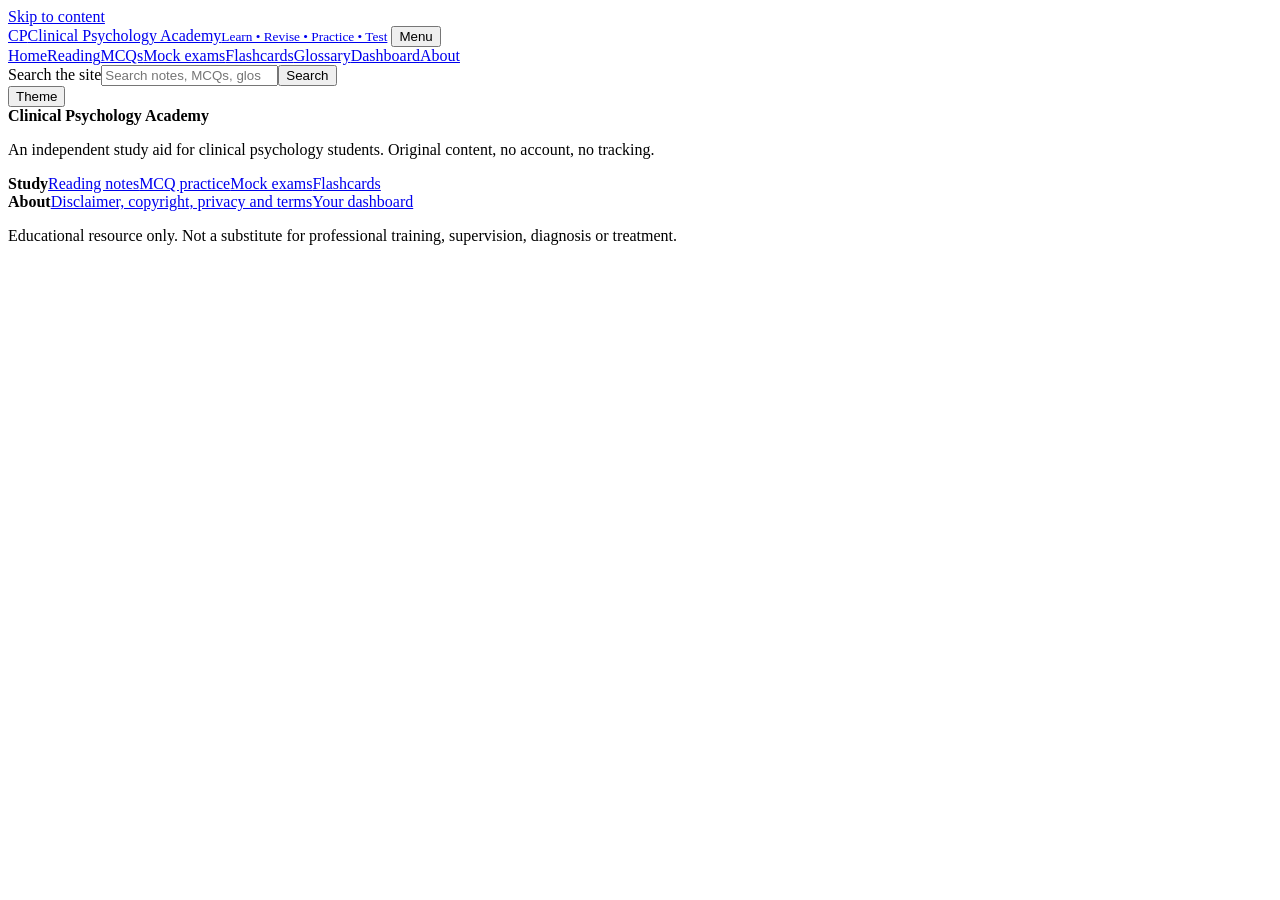
==== index.html @ 1534fc20 "Add files via upload" ====
<!doctype html>
<html lang="en" data-theme="light">
<head>
<meta charset="utf-8">
<meta name="viewport" content="width=device-width,initial-scale=1">
<title>Home – Clinical Psychology Academy</title>
<meta name="description" content="Clinical psychology reading notes, MCQs, timed mock exams, flashcards and glossary.">
<link rel="stylesheet" href="css/style.css">
</head>
<body data-v="home">
<a class="skip" href="#app">Skip to content</a>
<header>
  <a class="brand" href="index.html"><span class="logo" aria-hidden="true">CP</span><span>Clinical Psychology Academy<small>Learn • Revise • Practice • Test</small></span></a>
  <button id="mt" aria-expanded="false" aria-controls="nav">Menu</button>
  <nav id="nav" aria-label="Main"><a href="index.html" data-v="home">Home</a><a href="study.html" data-v="notes">Reading</a><a href="practice.html" data-v="practice">MCQs</a><a href="mock.html" data-v="mock">Mock exams</a><a href="flashcards.html" data-v="cards">Flashcards</a><a href="glossary.html" data-v="gloss">Glossary</a><a href="dashboard.html" data-v="dash">Dashboard</a><a href="about.html" data-v="about">About</a></nav>
  <form id="sf" role="search"><label class="sr" for="sq">Search the site</label><input id="sq" type="search" placeholder="Search notes, MCQs, glossary"><button>Search</button></form>
  <button id="tt" aria-label="Toggle dark mode">Theme</button>
</header>
<main id="app" tabindex="-1"></main>
<footer>
  <div class="fcols"><div><b>Clinical Psychology Academy</b><p>An independent study aid for clinical psychology students. Original content, no account, no tracking.</p></div><div><b>Study</b><a href="study.html">Reading notes</a><a href="practice.html">MCQ practice</a><a href="mock.html">Mock exams</a><a href="flashcards.html">Flashcards</a></div><div><b>About</b><a href="about.html">Disclaimer, copyright, privacy and terms</a><a href="dashboard.html">Your dashboard</a></div></div>
  <p>Educational resource only. Not a substitute for professional training, supervision, diagnosis or treatment.</p>
</footer>
<script src="js/data.js"></script>
<script src="js/app.js"></script>
</body>
</html>
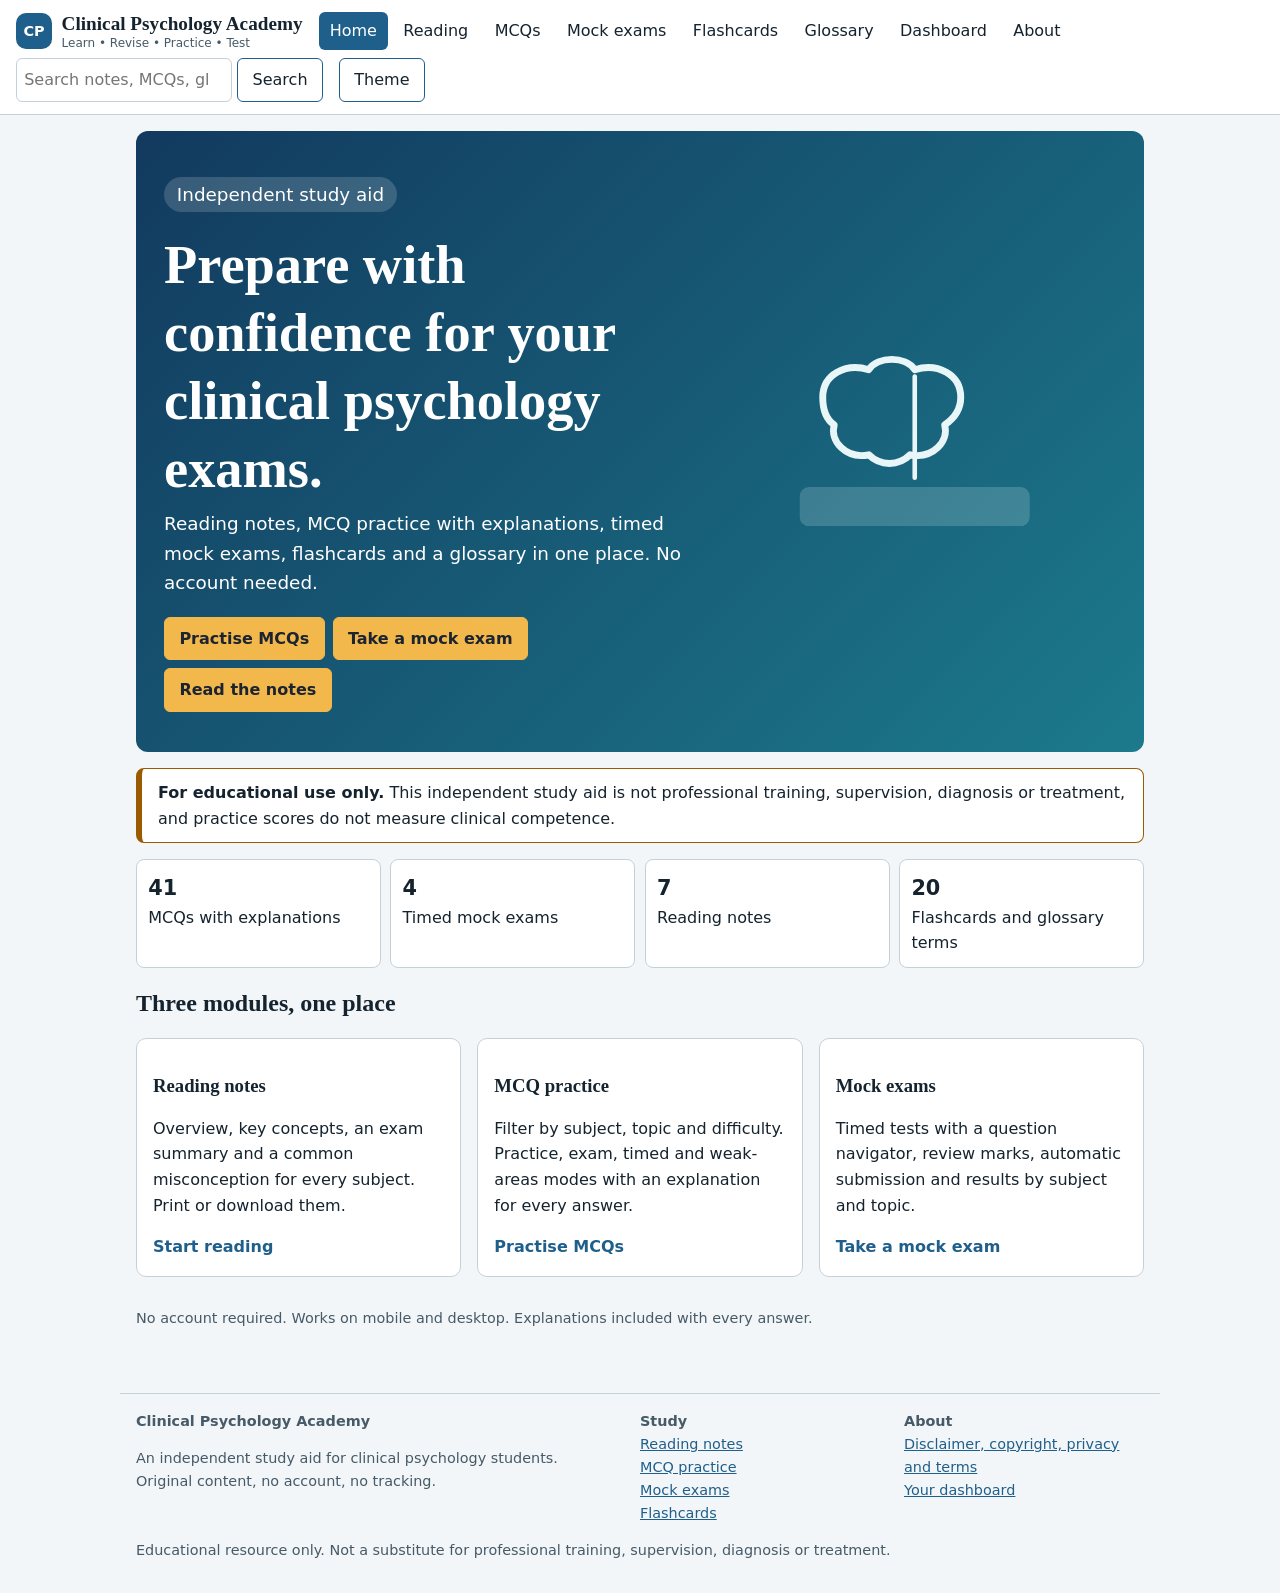
==== commit d28300cd: "Add files via upload" ====
--- a/index.html
+++ b/index.html
@@ -5,7 +5,7 @@
 <meta name="viewport" content="width=device-width,initial-scale=1">
 <title>Home – Clinical Psychology Academy</title>
 <meta name="description" content="Clinical psychology reading notes, MCQs, timed mock exams, flashcards and glossary.">
-<link rel="stylesheet" href="css/style.css">
+<link rel="stylesheet" href="style.css">
 </head>
 <body data-v="home">
 <a class="skip" href="#app">Skip to content</a>
@@ -21,7 +21,7 @@
   <div class="fcols"><div><b>Clinical Psychology Academy</b><p>An independent study aid for clinical psychology students. Original content, no account, no tracking.</p></div><div><b>Study</b><a href="study.html">Reading notes</a><a href="practice.html">MCQ practice</a><a href="mock.html">Mock exams</a><a href="flashcards.html">Flashcards</a></div><div><b>About</b><a href="about.html">Disclaimer, copyright, privacy and terms</a><a href="dashboard.html">Your dashboard</a></div></div>
   <p>Educational resource only. Not a substitute for professional training, supervision, diagnosis or treatment.</p>
 </footer>
-<script src="js/data.js"></script>
-<script src="js/app.js"></script>
+<script src="data.js"></script>
+<script src="app.js"></script>
 </body>
 </html>
--- a/style.css
+++ b/style.css
@@ -0,0 +1,83 @@
+:root{--bg:#f3f6f8;--c:#fff;--ink:#14232e;--mut:#465a68;--p:#1f5f8b;--pt:#fff;--ok:#17734a;--bad:#b3261e;--warn:#9a5b00;--ln:#c5d1d9}
+[data-theme=dark]{--bg:#0e1a22;--c:#16262f;--ink:#e6eef3;--mut:#a5b7c3;--p:#6bb6e8;--pt:#08202e;--ok:#5fd39a;--bad:#ff8a80;--warn:#f0b35a;--ln:#2c414d}
+*{box-sizing:border-box}
+body{margin:0;background:var(--bg);color:var(--ink);font:16px/1.6 system-ui,sans-serif;overflow-x:hidden}
+h1,h2,h3,.brand{font-family:Georgia,serif;line-height:1.25}
+a{color:var(--p)}
+:focus-visible{outline:3px solid var(--warn);outline-offset:2px}
+.skip{position:absolute;left:-999px}.skip:focus{left:8px;top:8px;background:var(--c);padding:.5rem;z-index:9}
+.sr{position:absolute;width:1px;height:1px;overflow:hidden;clip:rect(0 0 0 0)}
+header{display:flex;flex-wrap:wrap;gap:.5rem 1rem;align-items:center;padding:.75rem 1rem;background:var(--c);border-bottom:1px solid var(--ln)}
+.brand{font-size:1.2rem;font-weight:700;color:var(--ink);text-decoration:none}
+.brand small{display:block;font:.75rem system-ui,sans-serif;color:var(--mut)}
+nav{display:flex;flex-wrap:wrap;gap:.25rem}
+nav a{padding:.4rem .7rem;border-radius:6px;color:var(--ink);text-decoration:none}
+nav a[aria-current=page]{background:var(--p);color:var(--pt)}
+#mt{display:none}
+#sf{display:flex;gap:.3rem}
+main{max-width:860px;margin:0 auto;padding:1rem;outline:none}
+footer{max-width:860px;margin:0 auto;padding:1rem;color:var(--mut);font-size:.9rem}
+button,.btn,select,input{font:inherit}
+button,.btn{background:var(--c);color:var(--ink);border:1px solid var(--p);border-radius:6px;padding:.5rem .9rem;cursor:pointer;text-decoration:none;display:inline-block}
+.pri{background:var(--p);color:var(--pt)}
+select,input[type=search]{padding:.45rem;border:1px solid var(--ln);border-radius:6px;background:var(--c);color:var(--ink);max-width:100%}
+.hero{background:var(--p);color:var(--pt);border-radius:12px;padding:2rem 1.25rem;margin-bottom:1rem}
+.hero h1{font-size:clamp(2rem,7vw,3.4rem);margin:0}
+.hero p{font-size:1.15rem;margin:.4rem 0 1.2rem}
+.hero .btn{background:var(--pt);color:var(--p);border-color:var(--pt)}
+.card{background:var(--c);border:1px solid var(--ln);border-radius:10px;padding:1rem;margin:0 0 1rem}
+.row{display:flex;flex-wrap:wrap;gap:.5rem;align-items:center;justify-content:space-between}
+.form{display:grid;grid-template-columns:repeat(auto-fit,minmax(200px,1fr));gap:.75rem;margin-bottom:.75rem}
+.form label{display:flex;flex-direction:column;gap:.2rem}
+.stats{display:grid;grid-template-columns:repeat(auto-fit,minmax(150px,1fr));gap:.6rem;margin-bottom:1rem}
+.stat{background:var(--c);border:1px solid var(--ln);border-radius:8px;padding:.7rem;color:var(--ink);text-decoration:none}
+.stat b{display:block;font-size:1.3rem}
+progress{width:100%;height:10px}
+.q{font-size:1.15rem}
+.opt{display:block;width:100%;text-align:left;margin:.4rem 0;border-color:var(--ln)}
+.opt.sel{border:2px solid var(--p)}.opt.ok{border:2px solid var(--ok)}.opt.bad{border:2px solid var(--bad)}
+.ex{border-left:4px solid var(--p);padding-left:.75rem}
+.meta{color:var(--mut);font-size:.9rem}
+.big{font:700 1.8rem Georgia,serif}
+.tm{font:700 1.3rem ui-monospace,monospace}.tm.warn{color:var(--bad)}
+.navg{display:flex;flex-wrap:wrap;gap:.3rem}
+.navg button{min-width:2.4rem;padding:.3rem 0;text-align:center}
+.navg .un{background:var(--bg);border-color:var(--ln)}
+.navg .an{background:var(--p);color:var(--pt)}
+.navg .fl{background:var(--warn);color:var(--pt);border-color:var(--warn)}
+.navg .cur{outline:3px solid var(--ink)}
+.fc{width:100%;min-height:180px;font-size:1.3rem;text-align:center;margin:.5rem 0}
+details.note{background:var(--c);border:1px solid var(--ln);border-radius:8px;padding:.6rem 1rem;margin-bottom:.6rem}
+summary{cursor:pointer;font-weight:600}
+dt{margin-top:.8rem}dd{margin-left:0}
+@media(max-width:700px){
+  #mt{display:inline-block;margin-left:auto}
+  nav{display:none;width:100%;flex-direction:column}
+  nav.open{display:flex}
+  #sf{width:100%}#sq{flex:1;min-width:0}
+}
+@media(prefers-reduced-motion:reduce){*{transition:none!important;animation:none!important;scroll-behavior:auto!important}}
+@media print{
+  header,footer,button,.skip{display:none!important}
+  body{background:#fff;color:#000}
+  .note:not(.pr),h1,main>p{display:none}
+  .note.pr{border:0}
+}
+/* v2 design */
+header{position:sticky;top:0;z-index:5}
+.brand{display:flex;align-items:center;gap:.6rem}
+.logo{display:inline-grid;place-items:center;width:36px;height:36px;border-radius:10px;background:var(--p);color:var(--pt);font:700 .9rem system-ui,sans-serif}
+main,footer{max-width:1040px}
+.hero{display:grid;grid-template-columns:1.3fr 1fr;gap:1.5rem;align-items:center;background:linear-gradient(135deg,#123a5e,#1c7a8c);color:#fff;padding:2.5rem 1.75rem}
+.hero .btn{background:#f2b84b;color:#1b2430;border-color:#f2b84b;font-weight:600}
+.hero svg{width:100%;max-height:230px;color:#e9f6f8}
+.badge{display:inline-block;background:rgba(255,255,255,.16);border-radius:99px;padding:.15rem .8rem;font-size:.85rem;margin:0}
+.notice{background:var(--c);border:1px solid var(--warn);border-left-width:6px;border-radius:8px;padding:.7rem 1rem}
+.modules{display:grid;grid-template-columns:repeat(auto-fit,minmax(250px,1fr));gap:1rem}
+.mod{display:block;text-decoration:none;color:var(--ink)}
+.mod:hover{border-color:var(--p)}
+.mod span{color:var(--p);font-weight:600}
+footer{border-top:1px solid var(--ln);margin-top:2rem}
+.fcols{display:grid;grid-template-columns:2fr 1fr 1fr;gap:1.5rem}
+.fcols a{display:block}
+@media(max-width:700px){.hero{grid-template-columns:1fr;padding:1.5rem 1rem}.fcols{grid-template-columns:1fr}}
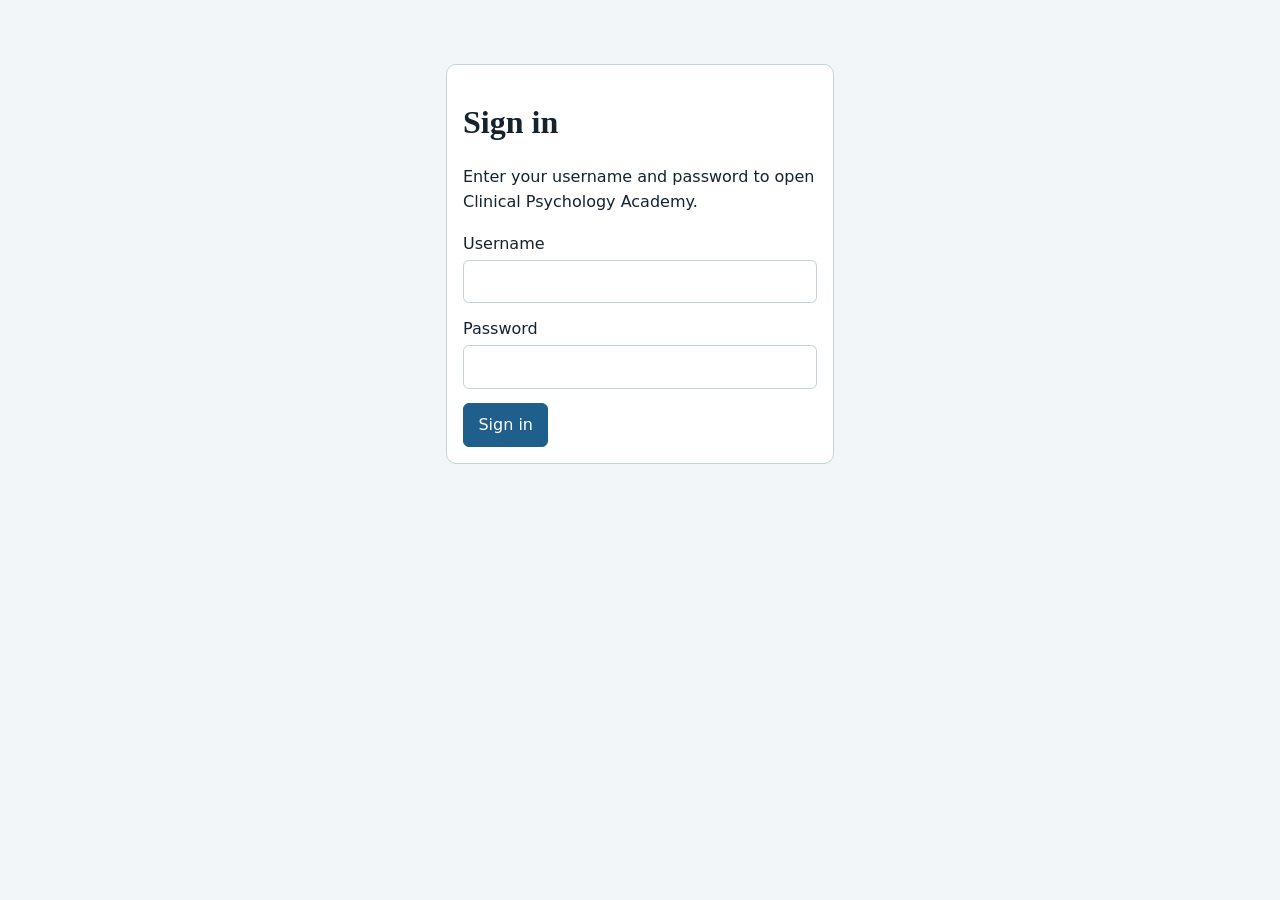
==== commit 890dd0e1: "Add files via upload" ====
--- a/index.html
+++ b/index.html
@@ -6,6 +6,7 @@
 <title>Home – Clinical Psychology Academy</title>
 <meta name="description" content="Clinical psychology reading notes, MCQs, timed mock exams, flashcards and glossary.">
 <link rel="stylesheet" href="style.css">
+<script src="auth.js"></script>
 </head>
 <body data-v="home">
 <a class="skip" href="#app">Skip to content</a>
@@ -15,6 +16,7 @@
   <nav id="nav" aria-label="Main"><a href="index.html" data-v="home">Home</a><a href="study.html" data-v="notes">Reading</a><a href="practice.html" data-v="practice">MCQs</a><a href="mock.html" data-v="mock">Mock exams</a><a href="flashcards.html" data-v="cards">Flashcards</a><a href="glossary.html" data-v="gloss">Glossary</a><a href="dashboard.html" data-v="dash">Dashboard</a><a href="about.html" data-v="about">About</a></nav>
   <form id="sf" role="search"><label class="sr" for="sq">Search the site</label><input id="sq" type="search" placeholder="Search notes, MCQs, glossary"><button>Search</button></form>
   <button id="tt" aria-label="Toggle dark mode">Theme</button>
+  <button id="lo">Log out</button>
 </header>
 <main id="app" tabindex="-1"></main>
 <footer>
--- a/style.css
+++ b/style.css
@@ -81,3 +81,6 @@
 .fcols{display:grid;grid-template-columns:2fr 1fr 1fr;gap:1.5rem}
 .fcols a{display:block}
 @media(max-width:700px){.hero{grid-template-columns:1fr;padding:1.5rem 1rem}.fcols{grid-template-columns:1fr}}
+.login{max-width:420px;margin:3rem auto;padding:1rem}
+.login label{display:flex;flex-direction:column;gap:.2rem;margin-bottom:.8rem}
+.login input{padding:.5rem;border:1px solid var(--ln);border-radius:6px;background:var(--c);color:var(--ink);font:inherit}
